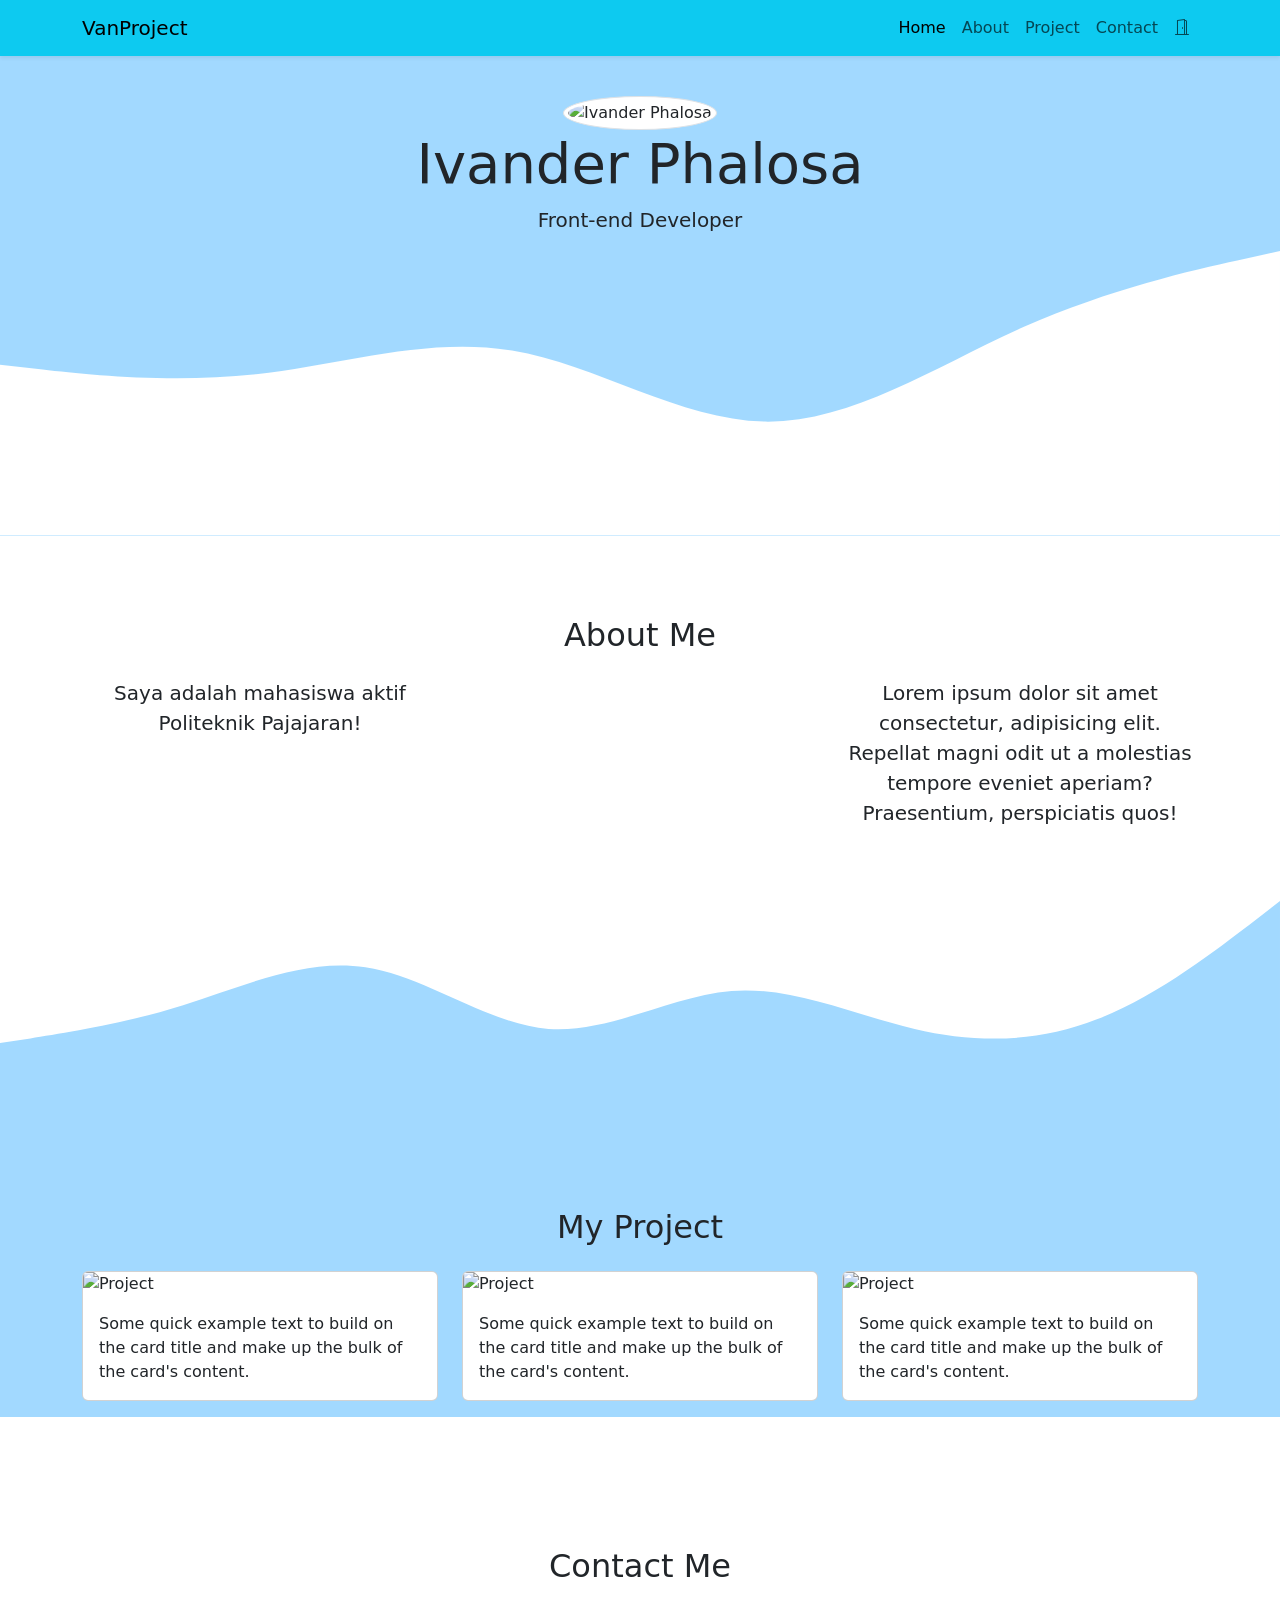
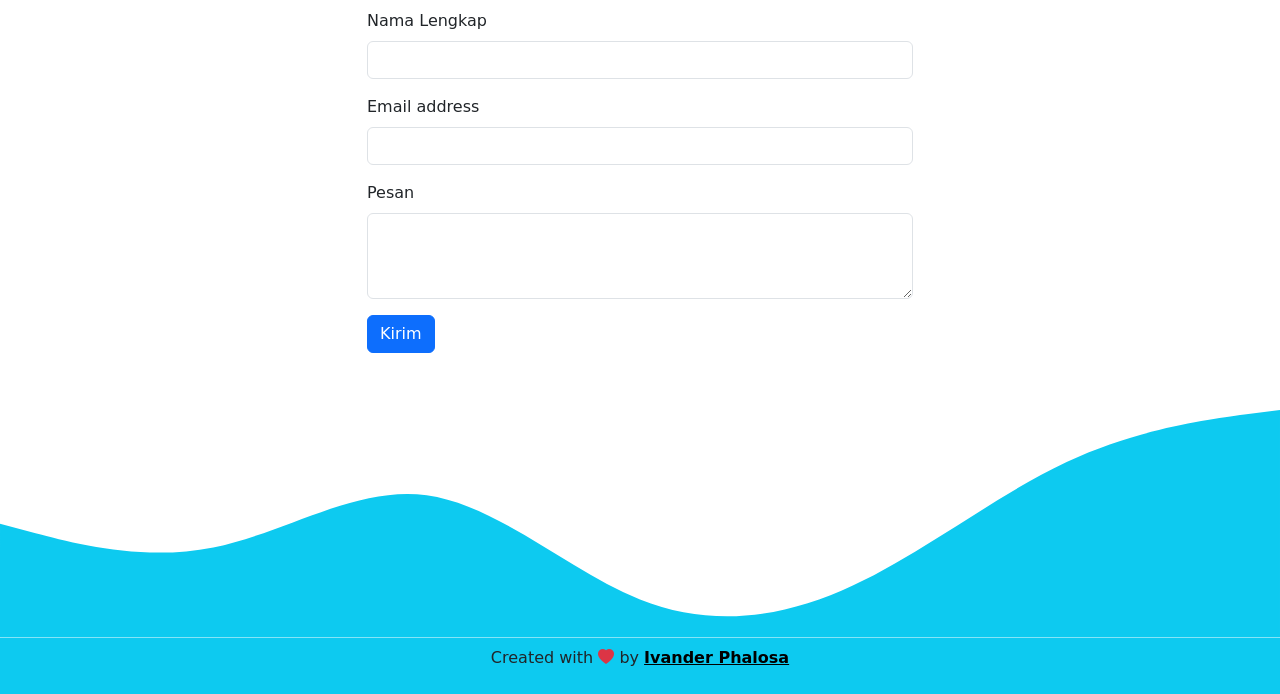
==== index.html @ 08532ecd "Add files via upload" ====
<!DOCTYPE html>
<html lang="en">
  <head>
    <meta charset="utf-8" />
    <meta name="viewport" content="width=device-width, initial-scale=1" />
    <link rel="stylesheet" href="style.css" />
    <title>vanproject</title>
    <link href="https://cdn.jsdelivr.net/npm/bootstrap@5.3.3/dist/css/bootstrap.min.css" rel="stylesheet" integrity="sha384-QWTKZyjpPEjISv5WaRU9OFeRpok6YctnYmDr5pNlyT2bRjXh0JMhjY6hW+ALEwIH" crossorigin="anonymous" />
    <link rel="stylesheet" href="https://cdn.jsdelivr.net/npm/bootstrap-icons@1.11.3/font/bootstrap-icons.min.css" />
  </head>
  <body id="home">
    <!-- navbar -->
    <nav class="navbar navbar-expand-lg bg-info shadow-sm fixed-top">
      <div class="container">
        <a class="navbar-brand" href="#">VanProject</a>
        <button class="navbar-toggler" type="button" data-bs-toggle="collapse" data-bs-target="#navbarNav" aria-controls="navbarNav" aria-expanded="false" aria-label="Toggle navigation">
          <span class="navbar-toggler-icon"></span>
        </button>
        <div class="collapse navbar-collapse" id="navbarNav">
          <ul class="navbar-nav ms-auto">
            <li class="nav-item">
              <a class="nav-link active" aria-current="page" href="#home">Home</a>
            </li>
            <li class="nav-item">
              <a class="nav-link" href="#about">About</a>
            </li>
            <li class="nav-item">
              <a class="nav-link" href="#project">Project</a>
            </li>
            <li class="nav-item">
              <a class="nav-link" href="#contact">Contact</a>
            </li>
            <li class="nav-item">
              <a class="nav-link" href="login.html" title="Logout">
                <i class="bi bi-door-open"></i>
              </a>
            </li>
          </ul>
        </div>
      </div>
    </nav>
    <!-- akhir navbar -->

    <!-- jumbotron -->
    <section class="jumbotron text-center">
      <img src="img/vander.jpg" alt="Ivander Phalosa" width="180" class="rounded-circle img-thumbnail" />
      <h1 class="display-4">Ivander Phalosa</h1>
      <p class="lead">Front-end Developer</p>
      <svg xmlns="http://www.w3.org/2000/svg" viewBox="0 0 1440 320">
        <path
          fill="#fff"
          fill-opacity="1"
          d="M0,128L48,133.3C96,139,192,149,288,138.7C384,128,480,96,576,112C672,128,768,192,864,192C960,192,1056,128,1152,85.3C1248,43,1344,21,1392,10.7L1440,0L1440,320L1392,320C1344,320,1248,320,1152,320C1056,320,960,320,864,320C768,320,672,320,576,320C480,320,384,320,288,320C192,320,96,320,48,320L0,320Z"
        ></path>
      </svg>
    </section>
    <!-- akhir jumbotron -->

    <!-- about -->
    <section id="about">
      <div class="container">
        <div class="row text-center mb-3">
          <div class="col">
            <h2>About Me</h2>
          </div>
        </div>
        <div class="row justify-content-between fs-5 text-center">
          <div class="col-md-4">
            <p>Saya adalah mahasiswa aktif Politeknik Pajajaran!</p>
          </div>
          <div class="col-md-4">
            <p>Lorem ipsum dolor sit amet consectetur, adipisicing elit. Repellat magni odit ut a molestias tempore eveniet aperiam? Praesentium, perspiciatis quos!</p>
          </div>
        </div>
      </div>
      <svg xmlns="http://www.w3.org/2000/svg" viewBox="0 0 1440 320">
        <path
          fill="#a2d9ff"
          fill-opacity="1"
          d="M0,224L34.3,218.7C68.6,213,137,203,206,181.3C274.3,160,343,128,411,138.7C480,149,549,203,617,208C685.7,213,754,171,823,165.3C891.4,160,960,192,1029,208C1097.1,224,1166,224,1234,197.3C1302.9,171,1371,117,1406,90.7L1440,64L1440,320L1405.7,320C1371.4,320,1303,320,1234,320C1165.7,320,1097,320,1029,320C960,320,891,320,823,320C754.3,320,686,320,617,320C548.6,320,480,320,411,320C342.9,320,274,320,206,320C137.1,320,69,320,34,320L0,320Z"
        ></path>
      </svg>
    </section>
    <!-- akhir about -->

    <!-- project -->
    <section id="project">
      <div class="container">
        <div class="row text-center mb-3">
          <div class="col">
            <h2>My Project</h2>
          </div>
        </div>
        <div class="row">
          <div class="col-md-4 mb-3">
            <div class="card">
              <img src="img/project1.jpg" class="card-img-top" alt="Project" />
              <div class="card-body">
                <p class="card-text">Some quick example text to build on the card title and make up the bulk of the card's content.</p>
              </div>
            </div>
          </div>
          <div class="col-md-4 mb-3">
            <div class="card">
              <img src="img/project.jpg" class="card-img-top" alt="Project" />
              <div class="card-body">
                <p class="card-text">Some quick example text to build on the card title and make up the bulk of the card's content.</p>
              </div>
            </div>
          </div>
          <div class="col-md-4 mb-3">
            <div class="card">
              <img src="img/project.jpg" class="card-img-top" alt="Project" />
              <div class="card-body">
                <p class="card-text">Some quick example text to build on the card title and make up the bulk of the card's content.</p>
              </div>
            </div>
          </div>
        </div>
      </div>
    </section>
    <!-- akhir project -->

    <!-- contact -->
    <section id="contact">
      <div class="container">
        <div class="row text-center mb-3">
          <div class="col">
            <h2 style="padding-top: 50px">Contact Me</h2>
          </div>
        </div>
        <div class="row justify-content-center">
          <div class="col-md-6">
            <form>
              <div class="mb-3">
                <label for="name" class="form-label">Nama Lengkap</label>
                <input type="text" class="form-control" id="name" aria-describedby="name" />
              </div>
              <div class="mb-3">
                <label for="exampleInputEmail1" class="form-label">Email address</label>
                <input type="email" class="form-control" id="exampleInputEmail1" aria-describedby="emailHelp" />
              </div>
              <div class="mb-3">
                <label for="pesan" class="form-label">Pesan</label>
                <textarea class="form-control" id="pesan" rows="3"></textarea>
              </div>
              <button type="submit" class="btn btn-primary">Kirim</button>
            </form>
          </div>
        </div>
      </div>
      <svg xmlns="http://www.w3.org/2000/svg" viewBox="0 0 1440 320">
        <path
          fill="#0dcaf0"
          fill-opacity="1"
          d="M0,192L40,202.7C80,213,160,235,240,218.7C320,203,400,149,480,160C560,171,640,245,720,277.3C800,309,880,299,960,261.3C1040,224,1120,160,1200,122.7C1280,85,1360,75,1400,69.3L1440,64L1440,320L1400,320C1360,320,1280,320,1200,320C1120,320,1040,320,960,320C880,320,800,320,720,320C640,320,560,320,480,320C400,320,320,320,240,320C160,320,80,320,40,320L0,320Z"
        ></path>
      </svg>
    </section>
    <!-- akhir contact -->

    <!-- footer -->
    <footer class="bg-info text-center p-2">
      <p>Created with <i class="bi bi-heart-fill text-danger"></i> by <a href="https://www.instagram.com/vanphalosa.19/profilecard/?igsh=MTU0eGx4NGdtMTJ4MQ==" class="text-black fw-bold">Ivander Phalosa</a></p>
    </footer>
    <!-- akhir footer -->
    <script src="https://cdn.jsdelivr.net/npm/bootstrap@5.3.3/dist/js/bootstrap.bundle.min.js" integrity="sha384-YvpcrYf0tY3lHB60NNkmXc5s9fDVZLESaAA55NDzOxhy9GkcIdslK1eN7N6jIeHz" crossorigin="anonymous"></script>
  </body>
</html>
---- style.css ----
.jumbotron {
  padding-top: 6rem;
  background-color: #a2d9ff;
}

#project {
  background-color: #a2d9ff;
}

section {
  padding-top: 5rem;
}
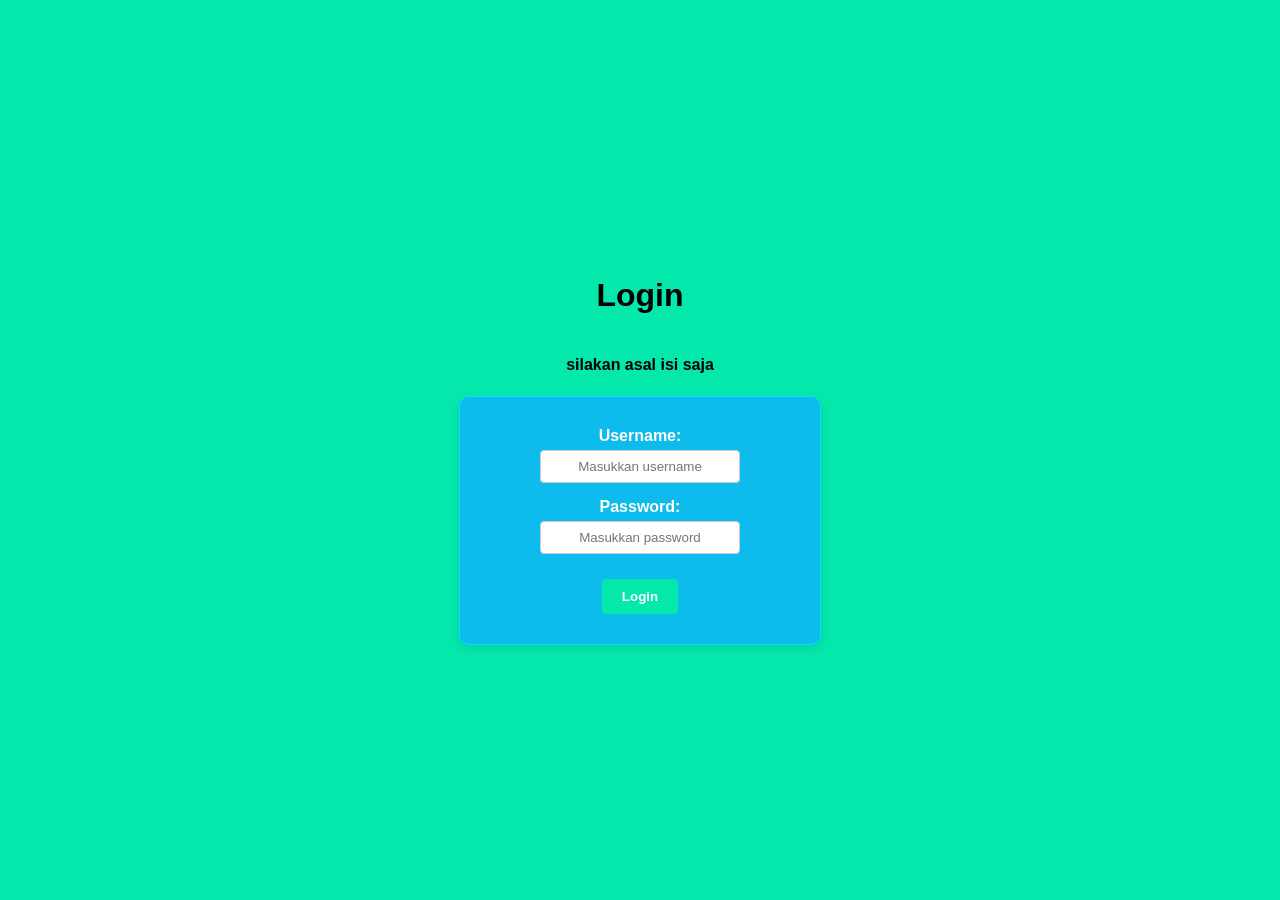
==== commit 59cf50ce: "Add files via upload" ====
--- a/index.html
+++ b/index.html
@@ -1,169 +1,27 @@
 <!DOCTYPE html>
 <html lang="en">
   <head>
-    <meta charset="utf-8" />
-    <meta name="viewport" content="width=device-width, initial-scale=1" />
-    <link rel="stylesheet" href="style.css" />
-    <title>vanproject</title>
-    <link href="https://cdn.jsdelivr.net/npm/bootstrap@5.3.3/dist/css/bootstrap.min.css" rel="stylesheet" integrity="sha384-QWTKZyjpPEjISv5WaRU9OFeRpok6YctnYmDr5pNlyT2bRjXh0JMhjY6hW+ALEwIH" crossorigin="anonymous" />
-    <link rel="stylesheet" href="https://cdn.jsdelivr.net/npm/bootstrap-icons@1.11.3/font/bootstrap-icons.min.css" />
+    <meta charset="UTF-8" />
+    <meta name="viewport" content="width=device-width, initial-scale=1.0" />
+    <link rel="stylesheet" href="login.css" />
+    <link rel="stylesheet" href="home.html" />
+    <title>Document</title>
   </head>
-  <body id="home">
-    <!-- navbar -->
-    <nav class="navbar navbar-expand-lg bg-info shadow-sm fixed-top">
-      <div class="container">
-        <a class="navbar-brand" href="#">VanProject</a>
-        <button class="navbar-toggler" type="button" data-bs-toggle="collapse" data-bs-target="#navbarNav" aria-controls="navbarNav" aria-expanded="false" aria-label="Toggle navigation">
-          <span class="navbar-toggler-icon"></span>
-        </button>
-        <div class="collapse navbar-collapse" id="navbarNav">
-          <ul class="navbar-nav ms-auto">
-            <li class="nav-item">
-              <a class="nav-link active" aria-current="page" href="#home">Home</a>
-            </li>
-            <li class="nav-item">
-              <a class="nav-link" href="#about">About</a>
-            </li>
-            <li class="nav-item">
-              <a class="nav-link" href="#project">Project</a>
-            </li>
-            <li class="nav-item">
-              <a class="nav-link" href="#contact">Contact</a>
-            </li>
-            <li class="nav-item">
-              <a class="nav-link" href="login.html" title="Logout">
-                <i class="bi bi-door-open"></i>
-              </a>
-            </li>
-          </ul>
+  <body>
+    <h1>Login</h1>
+    <h4>silakan asal isi saja</h4>
+    <div class="container">
+      <form action="home.html" method="get">
+        <div class="form-group">
+          <label for="username">Username:</label>
+          <input type="text" id="username" class="form-control" placeholder="Masukkan username" required />
         </div>
-      </div>
-    </nav>
-    <!-- akhir navbar -->
-
-    <!-- jumbotron -->
-    <section class="jumbotron text-center">
-      <img src="img/vander.jpg" alt="Ivander Phalosa" width="180" class="rounded-circle img-thumbnail" />
-      <h1 class="display-4">Ivander Phalosa</h1>
-      <p class="lead">Front-end Developer</p>
-      <svg xmlns="http://www.w3.org/2000/svg" viewBox="0 0 1440 320">
-        <path
-          fill="#fff"
-          fill-opacity="1"
-          d="M0,128L48,133.3C96,139,192,149,288,138.7C384,128,480,96,576,112C672,128,768,192,864,192C960,192,1056,128,1152,85.3C1248,43,1344,21,1392,10.7L1440,0L1440,320L1392,320C1344,320,1248,320,1152,320C1056,320,960,320,864,320C768,320,672,320,576,320C480,320,384,320,288,320C192,320,96,320,48,320L0,320Z"
-        ></path>
-      </svg>
-    </section>
-    <!-- akhir jumbotron -->
-
-    <!-- about -->
-    <section id="about">
-      <div class="container">
-        <div class="row text-center mb-3">
-          <div class="col">
-            <h2>About Me</h2>
-          </div>
+        <div class="form-group">
+          <label for="password">Password:</label>
+          <input type="password" id="password" class="form-control" placeholder="Masukkan password" required />
         </div>
-        <div class="row justify-content-between fs-5 text-center">
-          <div class="col-md-4">
-            <p>Saya adalah mahasiswa aktif Politeknik Pajajaran!</p>
-          </div>
-          <div class="col-md-4">
-            <p>Lorem ipsum dolor sit amet consectetur, adipisicing elit. Repellat magni odit ut a molestias tempore eveniet aperiam? Praesentium, perspiciatis quos!</p>
-          </div>
-        </div>
-      </div>
-      <svg xmlns="http://www.w3.org/2000/svg" viewBox="0 0 1440 320">
-        <path
-          fill="#a2d9ff"
-          fill-opacity="1"
-          d="M0,224L34.3,218.7C68.6,213,137,203,206,181.3C274.3,160,343,128,411,138.7C480,149,549,203,617,208C685.7,213,754,171,823,165.3C891.4,160,960,192,1029,208C1097.1,224,1166,224,1234,197.3C1302.9,171,1371,117,1406,90.7L1440,64L1440,320L1405.7,320C1371.4,320,1303,320,1234,320C1165.7,320,1097,320,1029,320C960,320,891,320,823,320C754.3,320,686,320,617,320C548.6,320,480,320,411,320C342.9,320,274,320,206,320C137.1,320,69,320,34,320L0,320Z"
-        ></path>
-      </svg>
-    </section>
-    <!-- akhir about -->
-
-    <!-- project -->
-    <section id="project">
-      <div class="container">
-        <div class="row text-center mb-3">
-          <div class="col">
-            <h2>My Project</h2>
-          </div>
-        </div>
-        <div class="row">
-          <div class="col-md-4 mb-3">
-            <div class="card">
-              <img src="img/project1.jpg" class="card-img-top" alt="Project" />
-              <div class="card-body">
-                <p class="card-text">Some quick example text to build on the card title and make up the bulk of the card's content.</p>
-              </div>
-            </div>
-          </div>
-          <div class="col-md-4 mb-3">
-            <div class="card">
-              <img src="img/project.jpg" class="card-img-top" alt="Project" />
-              <div class="card-body">
-                <p class="card-text">Some quick example text to build on the card title and make up the bulk of the card's content.</p>
-              </div>
-            </div>
-          </div>
-          <div class="col-md-4 mb-3">
-            <div class="card">
-              <img src="img/project.jpg" class="card-img-top" alt="Project" />
-              <div class="card-body">
-                <p class="card-text">Some quick example text to build on the card title and make up the bulk of the card's content.</p>
-              </div>
-            </div>
-          </div>
-        </div>
-      </div>
-    </section>
-    <!-- akhir project -->
-
-    <!-- contact -->
-    <section id="contact">
-      <div class="container">
-        <div class="row text-center mb-3">
-          <div class="col">
-            <h2 style="padding-top: 50px">Contact Me</h2>
-          </div>
-        </div>
-        <div class="row justify-content-center">
-          <div class="col-md-6">
-            <form>
-              <div class="mb-3">
-                <label for="name" class="form-label">Nama Lengkap</label>
-                <input type="text" class="form-control" id="name" aria-describedby="name" />
-              </div>
-              <div class="mb-3">
-                <label for="exampleInputEmail1" class="form-label">Email address</label>
-                <input type="email" class="form-control" id="exampleInputEmail1" aria-describedby="emailHelp" />
-              </div>
-              <div class="mb-3">
-                <label for="pesan" class="form-label">Pesan</label>
-                <textarea class="form-control" id="pesan" rows="3"></textarea>
-              </div>
-              <button type="submit" class="btn btn-primary">Kirim</button>
-            </form>
-          </div>
-        </div>
-      </div>
-      <svg xmlns="http://www.w3.org/2000/svg" viewBox="0 0 1440 320">
-        <path
-          fill="#0dcaf0"
-          fill-opacity="1"
-          d="M0,192L40,202.7C80,213,160,235,240,218.7C320,203,400,149,480,160C560,171,640,245,720,277.3C800,309,880,299,960,261.3C1040,224,1120,160,1200,122.7C1280,85,1360,75,1400,69.3L1440,64L1440,320L1400,320C1360,320,1280,320,1200,320C1120,320,1040,320,960,320C880,320,800,320,720,320C640,320,560,320,480,320C400,320,320,320,240,320C160,320,80,320,40,320L0,320Z"
-        ></path>
-      </svg>
-    </section>
-    <!-- akhir contact -->
-
-    <!-- footer -->
-    <footer class="bg-info text-center p-2">
-      <p>Created with <i class="bi bi-heart-fill text-danger"></i> by <a href="https://www.instagram.com/vanphalosa.19/profilecard/?igsh=MTU0eGx4NGdtMTJ4MQ==" class="text-black fw-bold">Ivander Phalosa</a></p>
-    </footer>
-    <!-- akhir footer -->
-    <script src="https://cdn.jsdelivr.net/npm/bootstrap@5.3.3/dist/js/bootstrap.bundle.min.js" integrity="sha384-YvpcrYf0tY3lHB60NNkmXc5s9fDVZLESaAA55NDzOxhy9GkcIdslK1eN7N6jIeHz" crossorigin="anonymous"></script>
+        <button type="submit">Login</button>
+      </form>
+    </div>
   </body>
 </html>
--- a/login.css
+++ b/login.css
@@ -0,0 +1,69 @@
+body {
+  display: flex;
+  justify-content: center;
+  align-items: center;
+  height: 100vh;
+  margin: 0;
+  background-color: #05e8ac;
+  font-family: Arial, sans-serif;
+}
+
+.container {
+  border: 1px solid #07e1fe;
+  padding: 30px;
+  border-radius: 10px;
+  background-color: rgb(13, 188, 236);
+  text-align: center;
+  box-shadow: 0 4px 8px rgba(0, 0, 0, 0.1);
+  width: 300px;
+}
+
+.form-group {
+  margin-bottom: 15px;
+  display: flex;
+  flex-direction: column;
+  align-items: center;
+}
+
+.form-group label {
+  margin-bottom: 5px;
+  color: white;
+  font-weight: bold;
+}
+
+.form-control {
+  width: 200px;
+  padding: 8px;
+  border: 1px solid #ccc;
+  border-radius: 4px;
+  text-align: center;
+  box-sizing: border-box;
+}
+
+button {
+  background-color: #05e8ac;
+  color: white;
+  padding: 10px 20px;
+  border: none;
+  border-radius: 4px;
+  cursor: pointer;
+  font-weight: bold;
+  margin-top: 10px;
+  transition: background-color 0.3s;
+}
+
+button:hover {
+  background-color: #04c99c;
+}
+
+body {
+  display: flex;
+  flex-direction: column;
+  align-items: center; /* Mengatur elemen di tengah secara horizontal */
+  justify-content: center; /* Mengatur elemen di tengah secara vertikal */
+  height: 100vh; /* Mengatur tinggi body agar memenuhi viewport */
+  margin: 0; /* Menghapus margin default */
+}
+.container {
+  text-align: center; /* Mengatur teks di dalam kontainer menjadi tengah */
+}
